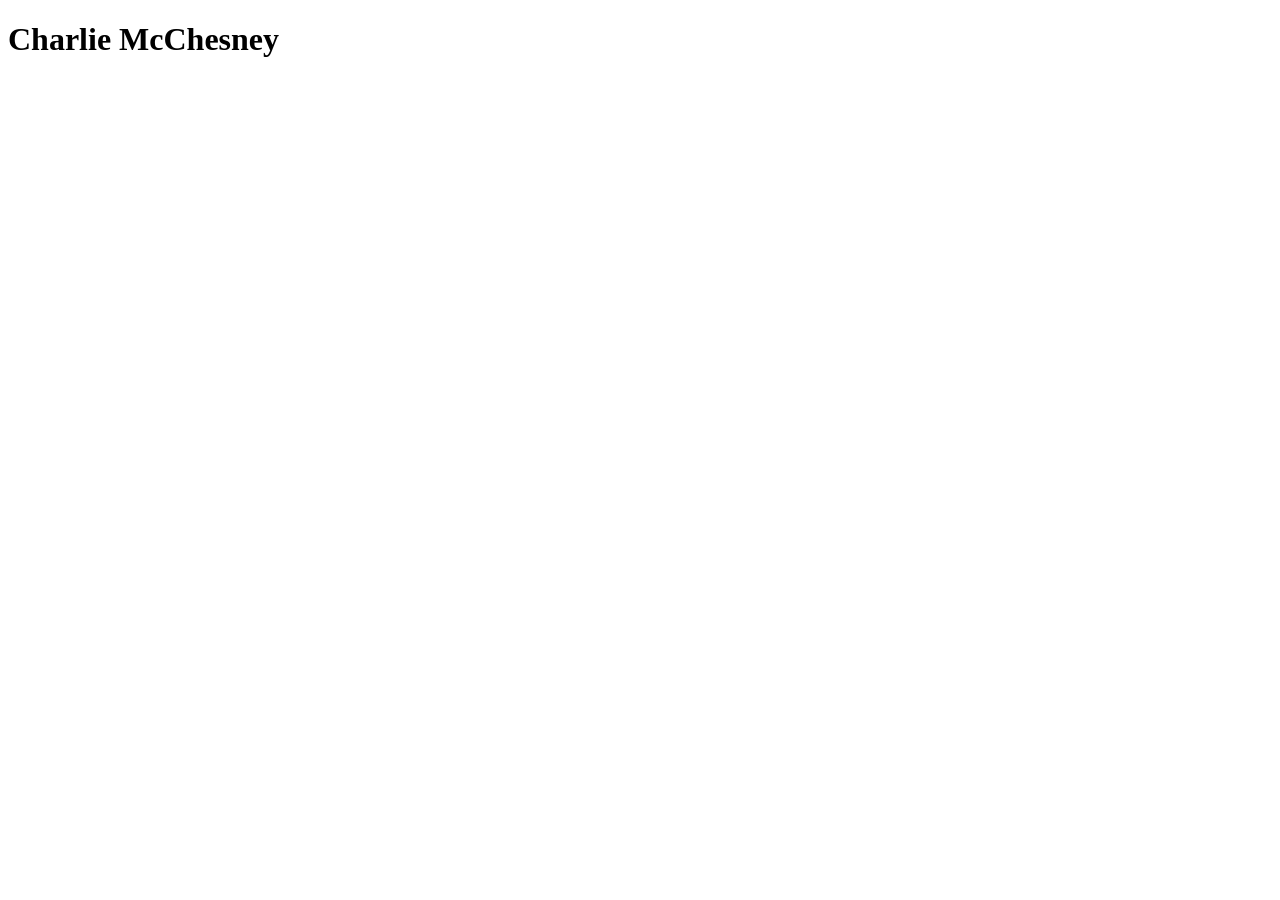
==== index.html @ 7c0591a4 "My first commit!" ====
<!DOCTYPE html>
<html lang="en">
<head>
  <meta charset="UTF-8">
  <meta name="viewport" content="width=device-width, initial-scale=1.0">
  <title>Charlie McChesney</title>
</head>
<body>
  <h1>Charlie McChesney</h1>
</body>
</html>
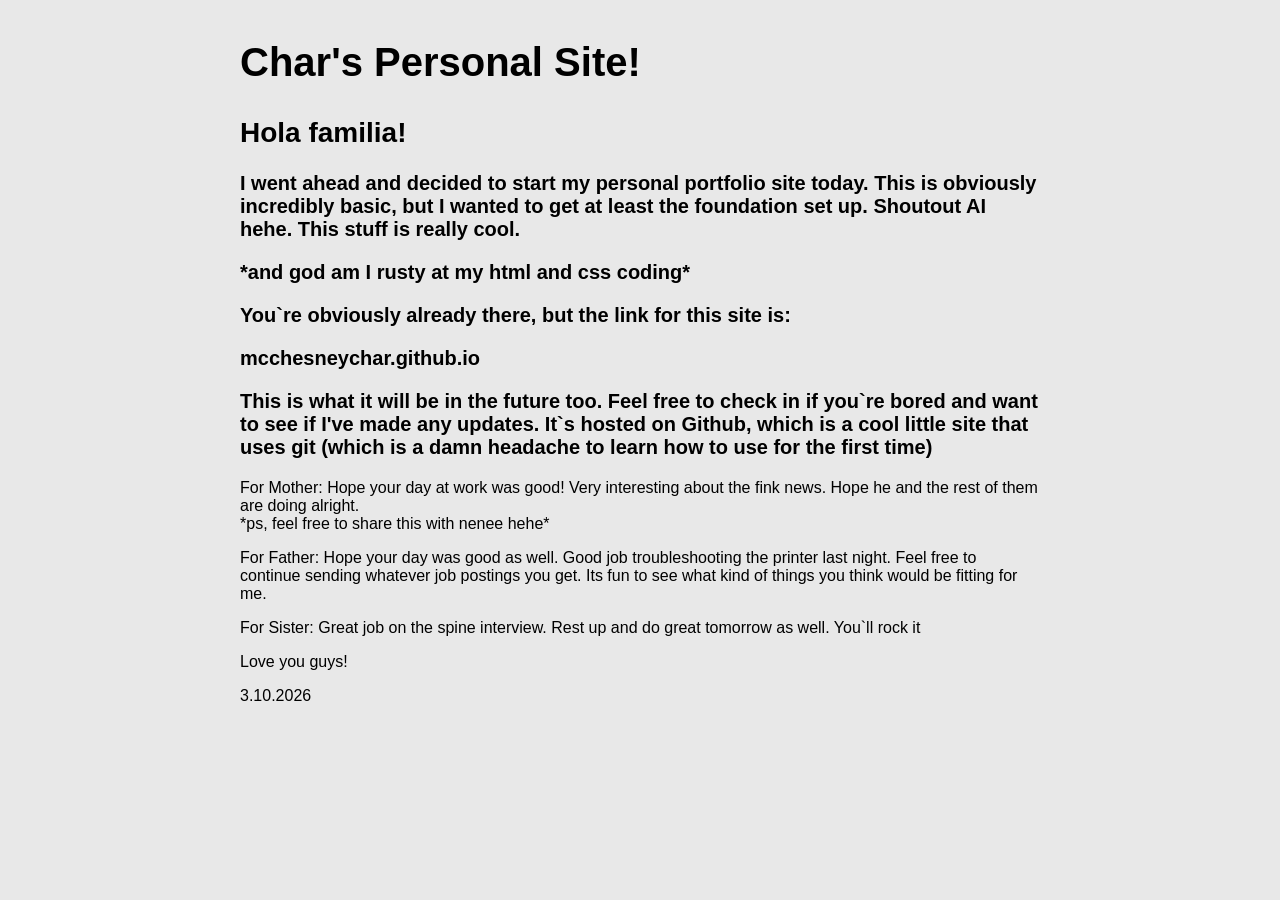
==== commit 18e26575: "First set of html changes 3.10.26" ====
--- a/index.html
+++ b/index.html
@@ -4,8 +4,47 @@
   <meta charset="UTF-8">
   <meta name="viewport" content="width=device-width, initial-scale=1.0">
   <title>Charlie McChesney</title>
+  <link rel="stylesheet" href="uncs-style.css">
 </head>
 <body>
-  <h1>Charlie McChesney</h1>
+
+  <h1>Char's Personal Site!</h1>
+
+  <!-- Add a section title below -->
+  <h2>Hola familia! </h2>
+
+  <!-- Add a subsection or subtitle below -->
+  <h3>
+    <p>I went ahead and decided to start my personal portfolio site today. 
+    This is obviously incredibly basic, but I wanted to get at least 
+    the foundation set up. Shoutout AI hehe. This stuff is really cool.</p>
+
+    <p>*and god am I rusty at my html and css coding*</p>
+
+    <p>You`re obviously already there, but the link for this site is:</p>
+
+    <p>mcchesneychar.github.io</p>
+
+    <p>This is what it will be in the future too. Feel free to check in if 
+    you`re bored and want to see if I've made any updates. 
+    It`s hosted on Github, which is a cool little site that uses git 
+    (which is a damn headache to learn how to use for the first time)</p>
+  </h3>
+
+  <!-- Add body content below -->
+  <p>For Mother: Hope your day at work was good! Very interesting about
+    the fink news. Hope he and the rest of them are doing alright.<br>      *ps, feel free to share this with nenee hehe*
+  </p>
+  <p>For Father: Hope your day was good as well. Good job 
+      troubleshooting the printer last night. Feel free to continue 
+      sending whatever job postings you get. Its fun to see what 
+      kind of things you think would be fitting for me.  
+  </p>
+  <p>For Sister: Great job on the spine interview. 
+    Rest up and do great tomorrow as well. You`ll rock it 
+  </p>
+  <p>Love you guys!</p>
+  <p>3.10.2026</p>
+
 </body>
 </html>
--- a/uncs-style.css
+++ b/uncs-style.css
@@ -0,0 +1,22 @@
+body {
+  font-family: Calibri, sans-serif;
+  background-color: #e8e8e8;
+  max-width: 800px;
+  margin: 40px auto;
+  padding: 0 20px;
+  color: #000;
+}
+
+h1 {
+  font-size: 2.5rem;
+}
+
+h2 {
+  font-size: 1.75rem;
+  margin-top: 2rem;
+}
+
+h3 {
+  font-size: 1.25rem;
+  color: #000;
+}
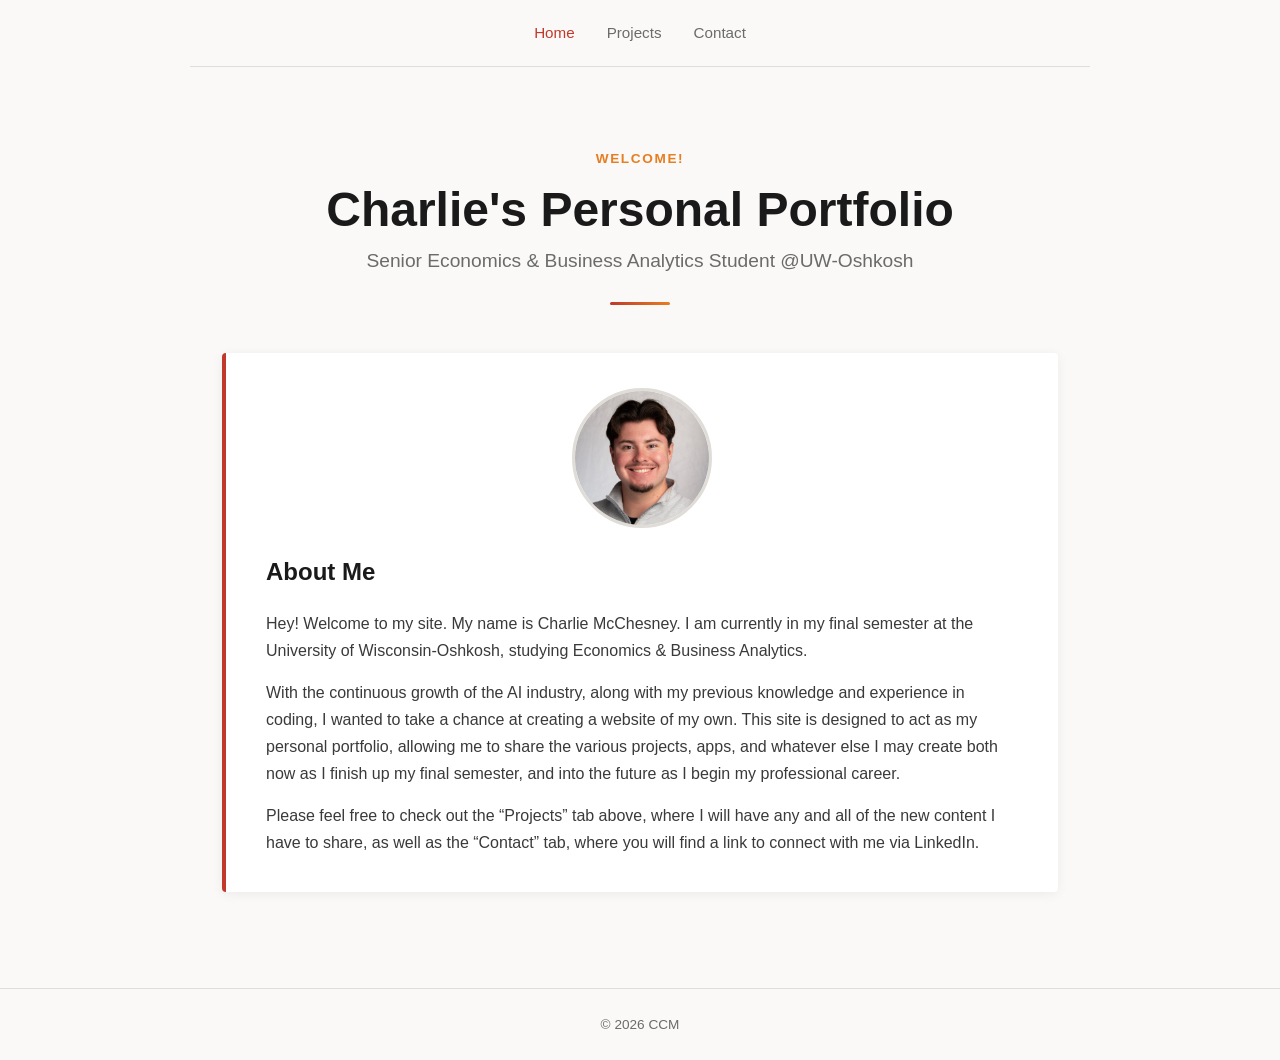
==== commit f66d5d7f: "3.16 Some Professional Changes!" ====
--- a/index.html
+++ b/index.html
@@ -3,48 +3,63 @@
 <head>
   <meta charset="UTF-8">
   <meta name="viewport" content="width=device-width, initial-scale=1.0">
-  <title>Charlie McChesney</title>
+  <title>CCM's Personal Portfolio</title>
   <link rel="stylesheet" href="uncs-style.css">
 </head>
 <body>
 
-  <h1>Char's Personal Site!</h1>
+  <header>
+    <nav class="navbar">
+      <ul class="nav-links">
+        <li><a href="index.html" class="active">Home</a></li>
+        <li><a href="projects.html">Projects</a></li>
+        <li><a href="contact.html">Contact</a></li>
+      </ul>
+    </nav>
+  </header>
 
-  <!-- Add a section title below -->
-  <h2>Hola familia! </h2>
+  <main>
 
-  <!-- Add a subsection or subtitle below -->
-  <h3>
-    <p>I went ahead and decided to start my personal portfolio site today. 
-    This is obviously incredibly basic, but I wanted to get at least 
-    the foundation set up. Shoutout AI hehe. This stuff is really cool.</p>
+    <section class="hero">
+      <p class="hero-label">Welcome!</p>
+      <h1 class="hero-name">Charlie's Personal Portfolio</h1>
+      <p class="hero-tagline">Senior Economics &amp; Business Analytics Student @UW-Oshkosh</p>
+      <div class="hero-divider"></div>
+    </section>
 
-    <p>*and god am I rusty at my html and css coding*</p>
+    <section class="about">
+      <div class="about-card">
+        <img src="IMG_3595.jpg" alt="Charlie McChesney" class="about-photo">
+        <h2>About Me</h2>
+        <p>
+          Hey! Welcome to my site. My name is Charlie McChesney. 
+          I am currently in my final semester at the University 
+          of Wisconsin-Oshkosh, studying Economics &amp Business Analytics.
+        </p>
+        <p>
+          With the continuous growth of the AI industry, 
+          along with my previous knowledge and experience in coding, 
+          I wanted to take a chance at creating a website of my own. 
+          This site is designed to act as my personal portfolio, 
+          allowing me to share the various projects, apps, 
+          and whatever else I may create both now as I finish up 
+          my final semester, and into the future as I begin my 
+          professional career.
+        </p>
+        <p>
+          Please feel free to check out the “Projects” tab above, 
+          where I will have any and all of the new content 
+          I have to share, as well as the “Contact” tab, 
+          where you will find a link to connect with me via LinkedIn.
+        </p>
+      </div>
+    </section>
 
-    <p>You`re obviously already there, but the link for this site is:</p>
+  </main>
 
-    <p>mcchesneychar.github.io</p>
-
-    <p>This is what it will be in the future too. Feel free to check in if 
-    you`re bored and want to see if I've made any updates. 
-    It`s hosted on Github, which is a cool little site that uses git 
-    (which is a damn headache to learn how to use for the first time)</p>
-  </h3>
-
-  <!-- Add body content below -->
-  <p>For Mother: Hope your day at work was good! Very interesting about
-    the fink news. Hope he and the rest of them are doing alright.<br>      *ps, feel free to share this with nenee hehe*
-  </p>
-  <p>For Father: Hope your day was good as well. Good job 
-      troubleshooting the printer last night. Feel free to continue 
-      sending whatever job postings you get. Its fun to see what 
-      kind of things you think would be fitting for me.  
-  </p>
-  <p>For Sister: Great job on the spine interview. 
-    Rest up and do great tomorrow as well. You`ll rock it 
-  </p>
-  <p>Love you guys!</p>
-  <p>3.10.2026</p>
+  <footer>
+    <p>&copy; 2026 CCM</p>
+  </footer>
 
 </body>
 </html>
--- a/uncs-style.css
+++ b/uncs-style.css
@@ -1,22 +1,175 @@
+/* ── Reset & Base ─────────────────────────────────────── */
+*, *::before, *::after {
+  box-sizing: border-box;
+  margin: 0;
+  padding: 0;
+}
+
 body {
   font-family: Calibri, sans-serif;
-  background-color: #e8e8e8;
-  max-width: 800px;
-  margin: 40px auto;
-  padding: 0 20px;
-  color: #000;
+  background-color: #faf9f7;
+  color: #1a1a1a;
+  line-height: 1.7;
 }
 
-h1 {
-  font-size: 2.5rem;
+/* ── Nav ──────────────────────────────────────────────── */
+.navbar {
+  display: flex;
+  align-items: center;
+  justify-content: center;
+  max-width: 900px;
+  margin: 0 auto;
+  padding: 1.2rem 2rem;
+  border-bottom: 1px solid #e0ddd8;
+  position: sticky;
+  top: 0;
+  background-color: #faf9f7;
+  z-index: 100;
 }
 
-h2 {
-  font-size: 1.75rem;
-  margin-top: 2rem;
+.nav-links {
+  list-style: none;
+  display: flex;
+  gap: 2rem;
 }
 
-h3 {
-  font-size: 1.25rem;
-  color: #000;
+.nav-links a {
+  text-decoration: none;
+  font-size: 0.95rem;
+  color: #6b6b6b;
+  transition: color 0.2s;
 }
+
+.nav-links a:hover,
+.nav-links a.active {
+  color: #c0392b;
+}
+
+/* ── Main Content Wrapper ────────────────────────────── */
+main {
+  max-width: 900px;
+  margin: 0 auto;
+  padding: 0 2rem 4rem;
+}
+
+/* ── Hero Section ────────────────────────────────────── */
+.hero {
+  padding: 5rem 0 1.5rem;
+  text-align: center;
+}
+
+.hero-label {
+  font-size: 0.85rem;
+  font-weight: 600;
+  letter-spacing: 0.12em;
+  text-transform: uppercase;
+  color: #e67e22;
+  margin-bottom: 0.75rem;
+}
+
+.hero-name {
+  font-size: 3rem;
+  font-weight: 700;
+  color: #1a1a1a;
+  line-height: 1.15;
+  margin-bottom: 0.5rem;
+}
+
+.hero-tagline {
+  font-size: 1.2rem;
+  color: #6b6b6b;
+  margin-bottom: 1.5rem;
+}
+
+.hero-divider {
+  width: 60px;
+  height: 3px;
+  background: linear-gradient(to right, #c0392b, #e67e22);
+  border-radius: 2px;
+  margin: 0 auto 0.5rem;
+}
+
+.hero-intro {
+  font-size: 1.05rem;
+  color: #3a3a3a;
+}
+
+/* ── About Photo ─────────────────────────────────────── */
+.about-photo {
+  display: block;
+  width: 140px;
+  height: 140px;
+  border-radius: 50%;
+  object-fit: cover;
+  margin: 0 auto 1.5rem;
+  border: 3px solid #e0ddd8;
+}
+
+/* ── About Section ───────────────────────────────────── */
+.about {
+  padding: 1rem 0 2rem;
+}
+
+.about-card {
+  background-color: #ffffff;
+  border-left: 4px solid #c0392b;
+  border-radius: 4px;
+  padding: 2.2rem 2.5rem;
+  box-shadow: 0 2px 12px rgba(0, 0, 0, 0.06);
+}
+
+.about-card h2 {
+  font-size: 1.5rem;
+  font-weight: 700;
+  color: #1a1a1a;
+  margin-bottom: 1.1rem;
+}
+
+.about-card p {
+  font-size: 1rem;
+  color: #3a3a3a;
+  margin-bottom: 0.9rem;
+}
+
+.about-card p:last-child {
+  margin-bottom: 0;
+}
+
+/* ── Contact Section ─────────────────────────────────── */
+.contact-section {
+  padding: 5rem 0 4rem;
+  text-align: center;
+}
+
+.contact-section h1 {
+  font-size: 2.5rem;
+  font-weight: 700;
+  color: #1a1a1a;
+  margin-bottom: 0.75rem;
+}
+
+.contact-section p {
+  font-size: 1rem;
+  color: #6b6b6b;
+  margin-bottom: 2rem;
+}
+
+.linkedin-logo {
+  display: inline-block;
+  width: 52px;
+  height: 52px;
+  transition: opacity 0.2s;
+}
+
+.linkedin-logo:hover {
+  opacity: 0.8;
+}
+
+/* ── Footer ──────────────────────────────────────────── */
+footer {
+  border-top: 1px solid #e0ddd8;
+  text-align: center;
+  padding: 1.5rem 2rem;
+  font-size: 0.85rem;
+  color: #6b6b6b;
+}
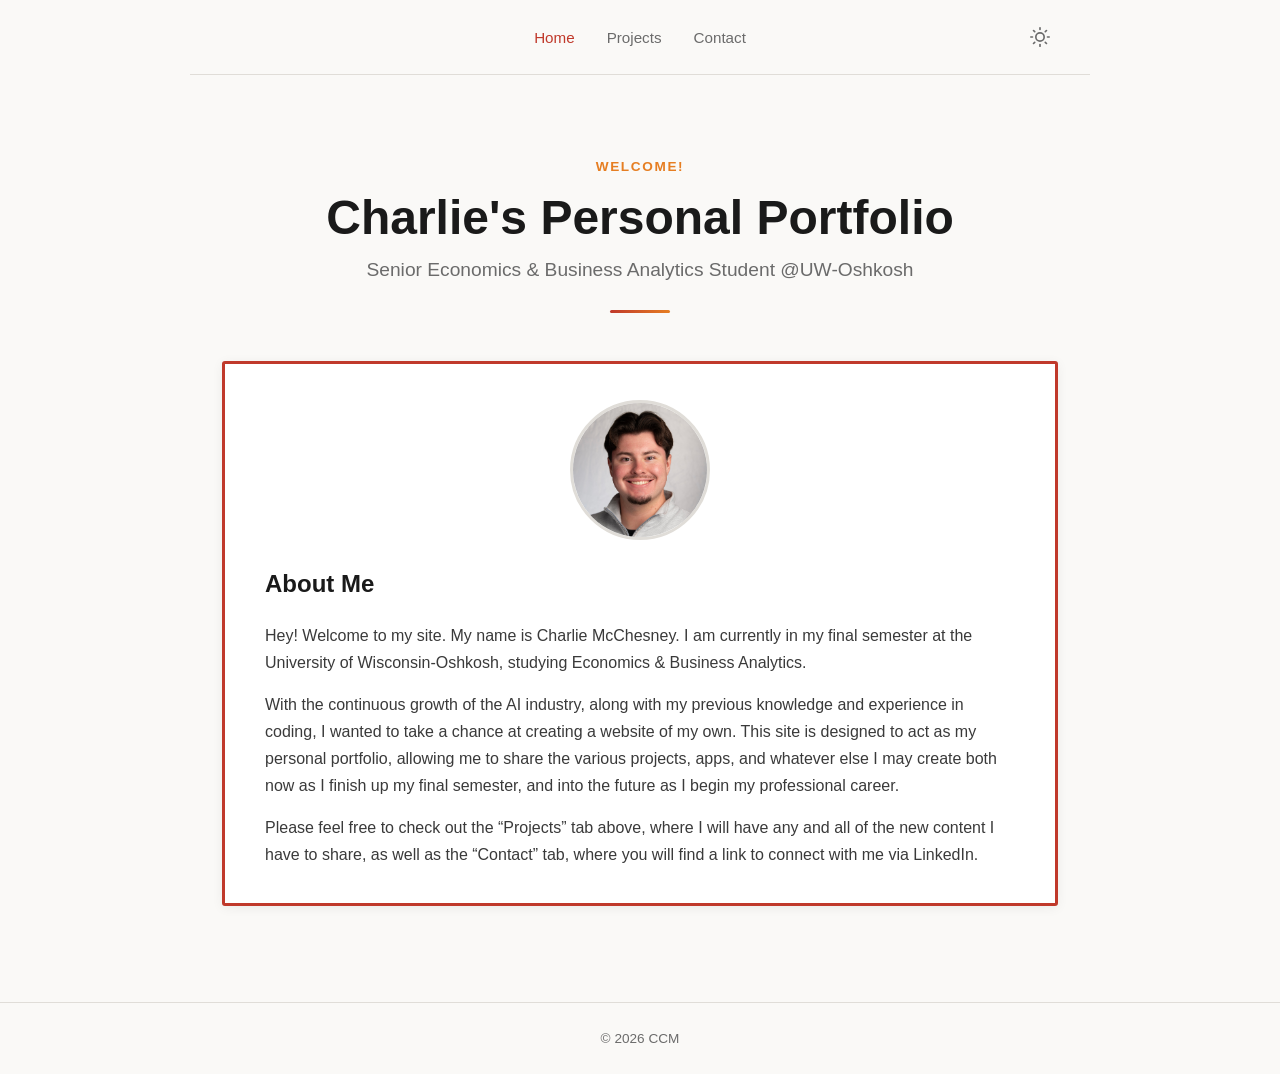
==== commit f7495a2f: "3.17 Dark Mode & Disposible Software" ====
--- a/index.html
+++ b/index.html
@@ -5,16 +5,34 @@
   <meta name="viewport" content="width=device-width, initial-scale=1.0">
   <title>CCM's Personal Portfolio</title>
   <link rel="stylesheet" href="uncs-style.css">
+  <script src="theme.js"></script>
 </head>
 <body>
 
   <header>
     <nav class="navbar">
+      <div class="nav-spacer" aria-hidden="true"></div>
       <ul class="nav-links">
         <li><a href="index.html" class="active">Home</a></li>
         <li><a href="projects.html">Projects</a></li>
         <li><a href="contact.html">Contact</a></li>
       </ul>
+      <button class="theme-toggle" id="theme-toggle" aria-label="Switch to dark mode">
+        <svg class="icon-sun" xmlns="http://www.w3.org/2000/svg" width="20" height="20" viewBox="0 0 24 24" fill="none" stroke="currentColor" stroke-width="2" stroke-linecap="round" stroke-linejoin="round" aria-hidden="true">
+          <circle cx="12" cy="12" r="5"/>
+          <line x1="12" y1="1" x2="12" y2="3"/>
+          <line x1="12" y1="21" x2="12" y2="23"/>
+          <line x1="4.22" y1="4.22" x2="5.64" y2="5.64"/>
+          <line x1="18.36" y1="18.36" x2="19.78" y2="19.78"/>
+          <line x1="1" y1="12" x2="3" y2="12"/>
+          <line x1="21" y1="12" x2="23" y2="12"/>
+          <line x1="4.22" y1="19.78" x2="5.64" y2="18.36"/>
+          <line x1="18.36" y1="5.64" x2="19.78" y2="4.22"/>
+        </svg>
+        <svg class="icon-moon" xmlns="http://www.w3.org/2000/svg" width="20" height="20" viewBox="0 0 24 24" fill="none" stroke="currentColor" stroke-width="2" stroke-linecap="round" stroke-linejoin="round" aria-hidden="true">
+          <path d="M21 12.79A9 9 0 1 1 11.21 3 7 7 0 0 0 21 12.79z"/>
+        </svg>
+      </button>
     </nav>
   </header>
 
--- a/uncs-style.css
+++ b/uncs-style.css
@@ -1,3 +1,26 @@
+/* ── Theme Variables ──────────────────────────────────── */
+:root {
+  --color-bg:          #faf9f7;
+  --color-bg-card:     #ffffff;
+  --color-text-1:      #1a1a1a;
+  --color-text-2:      #3a3a3a;
+  --color-text-3:      #6b6b6b;
+  --color-border:      #e0ddd8;
+  --color-accent-red:  #c0392b;
+  --color-accent-org:  #e67e22;
+  --color-card-shadow: rgba(0, 0, 0, 0.06);
+}
+
+[data-theme="dark"] {
+  --color-bg:          #121212;
+  --color-bg-card:     #1e1e1e;
+  --color-text-1:      #f0ede8;
+  --color-text-2:      #c8c3bc;
+  --color-text-3:      #8a8480;
+  --color-border:      #2e2e2e;
+  --color-card-shadow: rgba(0, 0, 0, 0.35);
+}
+
 /* ── Reset & Base ─────────────────────────────────────── */
 *, *::before, *::after {
   box-sizing: border-box;
@@ -7,8 +30,8 @@
 
 body {
   font-family: Calibri, sans-serif;
-  background-color: #faf9f7;
-  color: #1a1a1a;
+  background-color: var(--color-bg);
+  color: var(--color-text-1);
   line-height: 1.7;
 }
 
@@ -16,15 +39,20 @@
 .navbar {
   display: flex;
   align-items: center;
-  justify-content: center;
+  justify-content: space-between;
   max-width: 900px;
   margin: 0 auto;
   padding: 1.2rem 2rem;
-  border-bottom: 1px solid #e0ddd8;
+  border-bottom: 1px solid var(--color-border);
   position: sticky;
   top: 0;
-  background-color: #faf9f7;
+  background-color: var(--color-bg);
   z-index: 100;
+}
+
+.nav-spacer {
+  width: 36px;
+  flex-shrink: 0;
 }
 
 .nav-links {
@@ -36,14 +64,41 @@
 .nav-links a {
   text-decoration: none;
   font-size: 0.95rem;
-  color: #6b6b6b;
+  color: var(--color-text-3);
   transition: color 0.2s;
 }
 
 .nav-links a:hover,
 .nav-links a.active {
-  color: #c0392b;
-}
+  color: var(--color-accent-red);
+}
+
+/* ── Theme Toggle ─────────────────────────────────────── */
+.theme-toggle {
+  width: 36px;
+  height: 36px;
+  background: none;
+  border: none;
+  cursor: pointer;
+  color: var(--color-text-3);
+  display: flex;
+  align-items: center;
+  justify-content: center;
+  padding: 4px;
+  border-radius: 4px;
+  transition: color 0.2s;
+  flex-shrink: 0;
+}
+
+.theme-toggle:hover {
+  color: var(--color-accent-red);
+}
+
+.icon-moon { display: none; }
+.icon-sun  { display: block; }
+
+[data-theme="dark"] .icon-moon { display: block; }
+[data-theme="dark"] .icon-sun  { display: none; }
 
 /* ── Main Content Wrapper ────────────────────────────── */
 main {
@@ -63,35 +118,35 @@
   font-weight: 600;
   letter-spacing: 0.12em;
   text-transform: uppercase;
-  color: #e67e22;
+  color: var(--color-accent-org);
   margin-bottom: 0.75rem;
 }
 
 .hero-name {
   font-size: 3rem;
   font-weight: 700;
-  color: #1a1a1a;
+  color: var(--color-text-1);
   line-height: 1.15;
   margin-bottom: 0.5rem;
 }
 
 .hero-tagline {
   font-size: 1.2rem;
-  color: #6b6b6b;
+  color: var(--color-text-3);
   margin-bottom: 1.5rem;
 }
 
 .hero-divider {
   width: 60px;
   height: 3px;
-  background: linear-gradient(to right, #c0392b, #e67e22);
+  background: linear-gradient(to right, var(--color-accent-red), var(--color-accent-org));
   border-radius: 2px;
   margin: 0 auto 0.5rem;
 }
 
 .hero-intro {
   font-size: 1.05rem;
-  color: #3a3a3a;
+  color: var(--color-text-2);
 }
 
 /* ── About Photo ─────────────────────────────────────── */
@@ -102,7 +157,7 @@
   border-radius: 50%;
   object-fit: cover;
   margin: 0 auto 1.5rem;
-  border: 3px solid #e0ddd8;
+  border: 3px solid var(--color-border);
 }
 
 /* ── About Section ───────────────────────────────────── */
@@ -111,23 +166,23 @@
 }
 
 .about-card {
-  background-color: #ffffff;
-  border-left: 4px solid #c0392b;
-  border-radius: 4px;
+  background-color: var(--color-bg-card);
+  border: 3px solid var(--color-accent-red);
+  border-radius: 3px;
   padding: 2.2rem 2.5rem;
-  box-shadow: 0 2px 12px rgba(0, 0, 0, 0.06);
+  box-shadow: 0 2px 12px var(--color-card-shadow);
 }
 
 .about-card h2 {
   font-size: 1.5rem;
   font-weight: 700;
-  color: #1a1a1a;
+  color: var(--color-text-1);
   margin-bottom: 1.1rem;
 }
 
 .about-card p {
   font-size: 1rem;
-  color: #3a3a3a;
+  color: var(--color-text-2);
   margin-bottom: 0.9rem;
 }
 
@@ -144,13 +199,13 @@
 .contact-section h1 {
   font-size: 2.5rem;
   font-weight: 700;
-  color: #1a1a1a;
+  color: var(--color-text-1);
   margin-bottom: 0.75rem;
 }
 
 .contact-section p {
   font-size: 1rem;
-  color: #6b6b6b;
+  color: var(--color-text-3);
   margin-bottom: 2rem;
 }
 
@@ -167,9 +222,9 @@
 
 /* ── Footer ──────────────────────────────────────────── */
 footer {
-  border-top: 1px solid #e0ddd8;
+  border-top: 1px solid var(--color-border);
   text-align: center;
   padding: 1.5rem 2rem;
   font-size: 0.85rem;
-  color: #6b6b6b;
-}
+  color: var(--color-text-3);
+}
